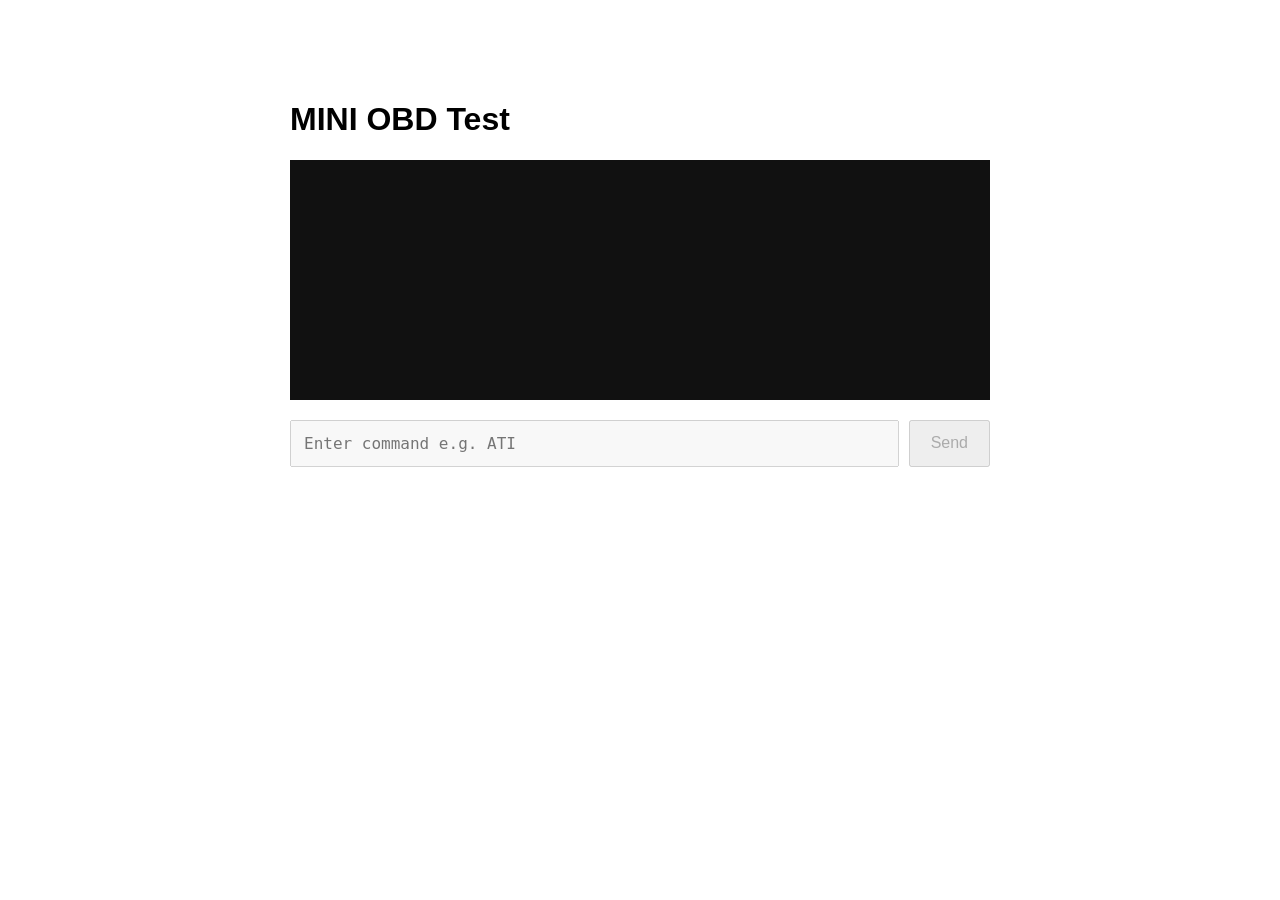
==== cmd.html @ f976b64c "changing the structure of the files" ====
<!DOCTYPE html>
<html lang="en">
<head>
    <meta charset="UTF-8">
    <meta name="viewport" content="width=device-width, initial-scale=1.0">

    <title>MINI OBD Test</title>

    <script src="js/cmd.js"></script>
    <link rel="stylesheet" href="css/style.css">
</head>

<body>
    <h1>MINI OBD Test</h1>

    <div id="output"></div>

    <div id="commandArea">
        <input id="commandInput" type="text" placeholder="Enter command e.g. ATI" disabled>
        <button id="sendButton" disabled> Send </button>
    </div>
</body>
</html>
---- css/style.css ----
body {
    font-family: Arial, sans-serif;
    max-width: 700px;
    margin: 60px auto;
    padding: 20px;
}

button {
    padding: 12px 20px;
    font-size: 16px;
    cursor: pointer;
}

#status {
    margin-top: 20px;
    font-weight: bold;
}

#commandArea {
    margin-top: 20px;
    display: flex;
    gap: 10px;
}

#commandInput {
    flex: 1;
    padding: 12px;
    font-size: 16px;
    font-family: monospace;
}

#output {
    margin-top: 20px;
    padding: 20px;
    background: #111;
    color: #eee;
    min-height: 200px;
    /* Keeps line breaks from the OBD response */
    white-space: pre-wrap;
    font-family: monospace;
}
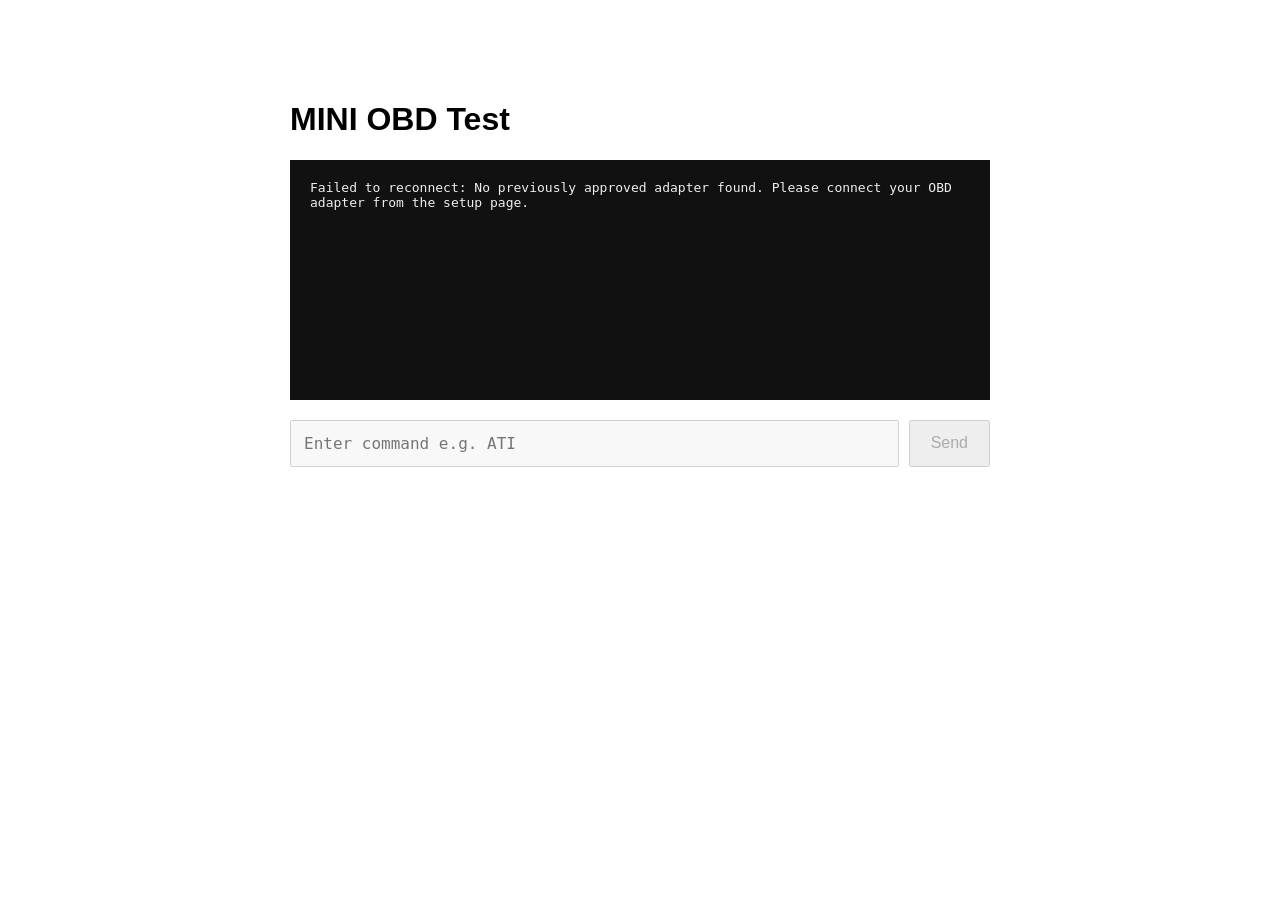
==== commit 08a2be24: "updated file structure" ====
--- a/cmd.html
+++ b/cmd.html
@@ -6,7 +6,7 @@
 
     <title>MINI OBD Test</title>
 
-    <script src="js/cmd.js"></script>
+    <script type="module" src="js/cmd.js"></script>
     <link rel="stylesheet" href="css/style.css">
 </head>
 
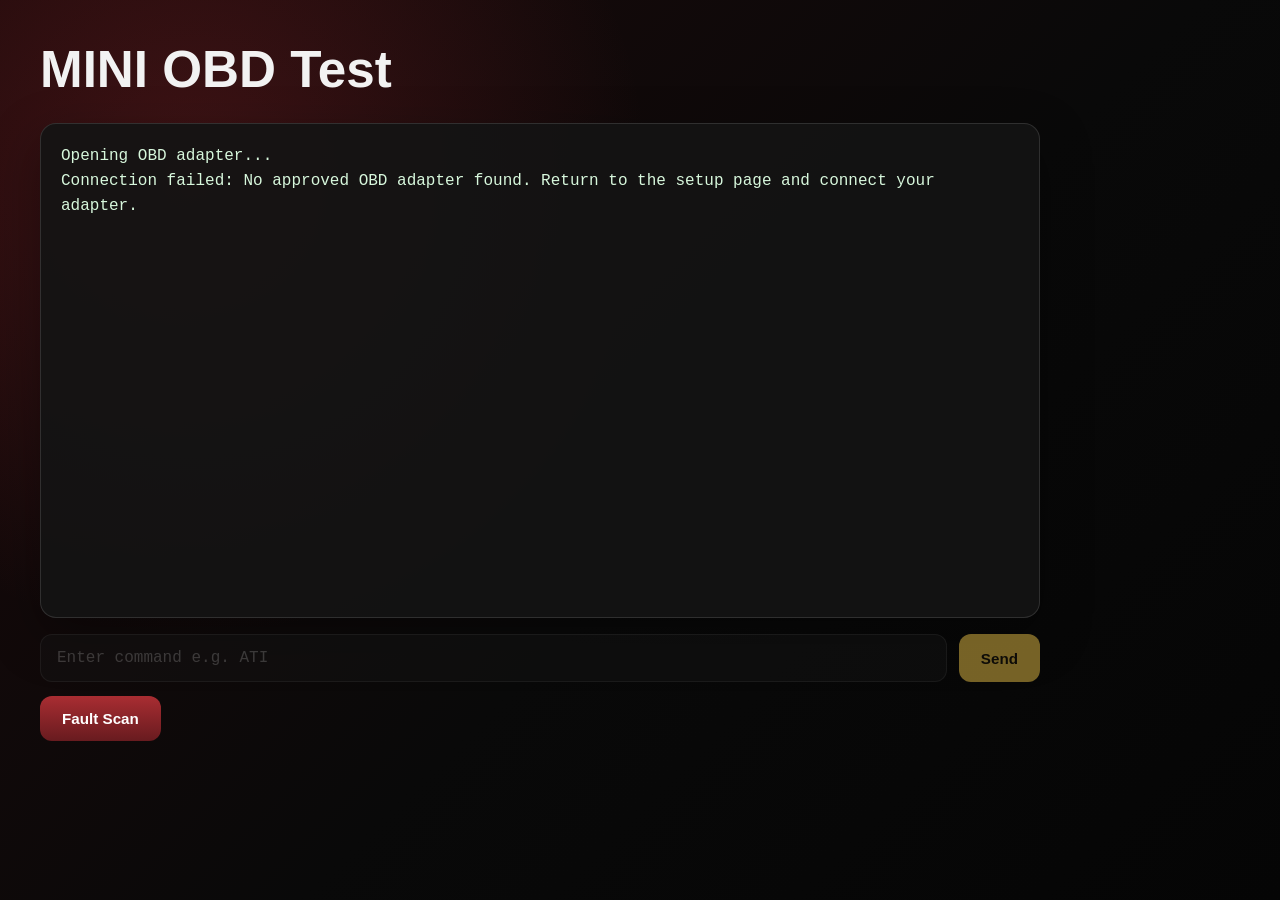
==== commit 48d380a9: "IT WORKSSSSSSS" ====
--- a/cmd.html
+++ b/cmd.html
@@ -7,7 +7,7 @@
     <title>MINI OBD Test</title>
 
     <script type="module" src="js/cmd.js"></script>
-    <link rel="stylesheet" href="css/style.css">
+    <link rel="stylesheet" href="css/cmd.css">
 </head>
 
 <body>
@@ -19,5 +19,9 @@
         <input id="commandInput" type="text" placeholder="Enter command e.g. ATI" disabled>
         <button id="sendButton" disabled> Send </button>
     </div>
+
+    <button id="faultScanButton">
+        Fault Scan
+    </button>
 </body>
 </html>
--- a/css/cmd.css
+++ b/css/cmd.css
@@ -0,0 +1,119 @@
+:root {
+    --bg: #090909;
+    --panel: rgba(20, 20, 20, 0.92);
+    --panel-2: #151515;
+    --text: #f2f2f2;
+    --red: #a92d32;
+    --red-dark: #681b1f;
+    --yellow: #ffd34d;
+    --border: rgba(255, 255, 255, 0.12);
+}
+
+* { box-sizing: border-box; }
+
+html, body {
+    margin: 0;
+    min-height: 100%;
+}
+
+body {
+    min-height: 100vh;
+    padding: 40px;
+    font-family: Arial, sans-serif;
+    color: var(--text);
+    background:
+        radial-gradient(circle at 15% 20%, rgba(169, 45, 50, 0.28), transparent 35%),
+        linear-gradient(135deg, #1b090a 0%, var(--bg) 55%, #050505 100%);
+}
+
+h1 {
+    margin: 0 0 24px;
+    font-size: clamp(2rem, 4vw, 3.5rem);
+}
+
+#output {
+    width: min(100%, 1000px);
+    height: 55vh;
+    min-height: 320px;
+    padding: 20px;
+    overflow-y: auto;
+    white-space: pre-wrap;
+    word-break: break-word;
+    background: var(--panel);
+    border: 1px solid var(--border);
+    border-radius: 16px;
+    box-shadow: 0 18px 50px rgba(0, 0, 0, 0.35);
+    color: #d7f7dc;
+    font-family: Consolas, "Courier New", monospace;
+    line-height: 1.55;
+}
+
+#commandArea {
+    width: min(100%, 1000px);
+    display: flex;
+    gap: 12px;
+    margin-top: 16px;
+}
+
+#commandInput {
+    flex: 1;
+    min-width: 0;
+    padding: 14px 16px;
+    color: var(--text);
+    background: var(--panel-2);
+    border: 1px solid var(--border);
+    border-radius: 12px;
+    outline: none;
+    font-family: Consolas, "Courier New", monospace;
+    font-size: 1rem;
+}
+
+#commandInput:focus {
+    border-color: var(--red);
+    box-shadow: 0 0 0 3px rgba(169, 45, 50, 0.18);
+}
+
+button {
+    padding: 14px 22px;
+    border: 0;
+    border-radius: 12px;
+    background: var(--yellow);
+    color: #17130a;
+    font-size: 0.95rem;
+    font-weight: 800;
+    cursor: pointer;
+}
+
+button:hover:not(:disabled) {
+    filter: brightness(1.05);
+    transform: translateY(-1px);
+}
+
+button:disabled,
+input:disabled {
+    opacity: 0.45;
+    cursor: not-allowed;
+}
+
+#faultScanButton {
+    margin-top: 14px;
+    background: linear-gradient(180deg, var(--red), var(--red-dark));
+    color: white;
+}
+
+@media (max-width: 650px) {
+    body { padding: 22px 16px; }
+
+    #output {
+        height: 58vh;
+        min-height: 280px;
+    }
+
+    #commandArea {
+        flex-direction: column;
+    }
+
+    #sendButton {
+        width: 100%;
+    }
+}
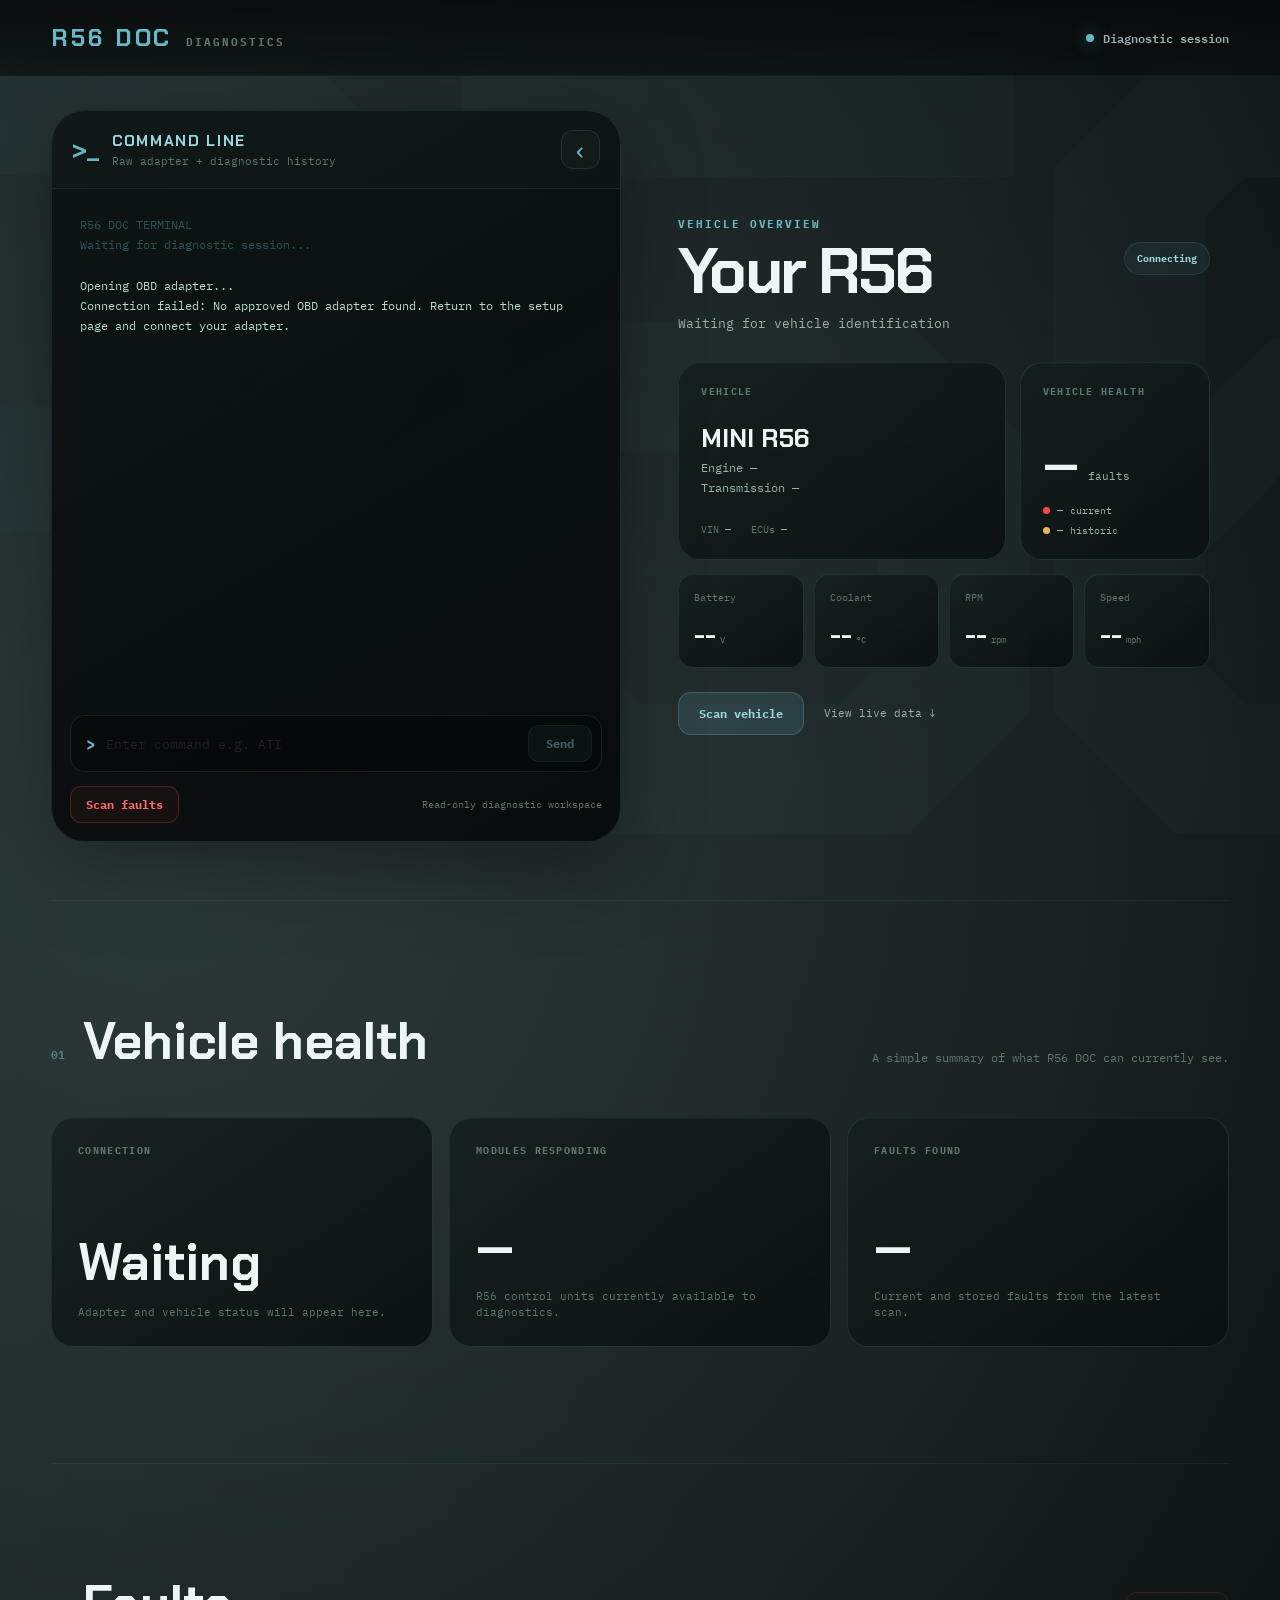
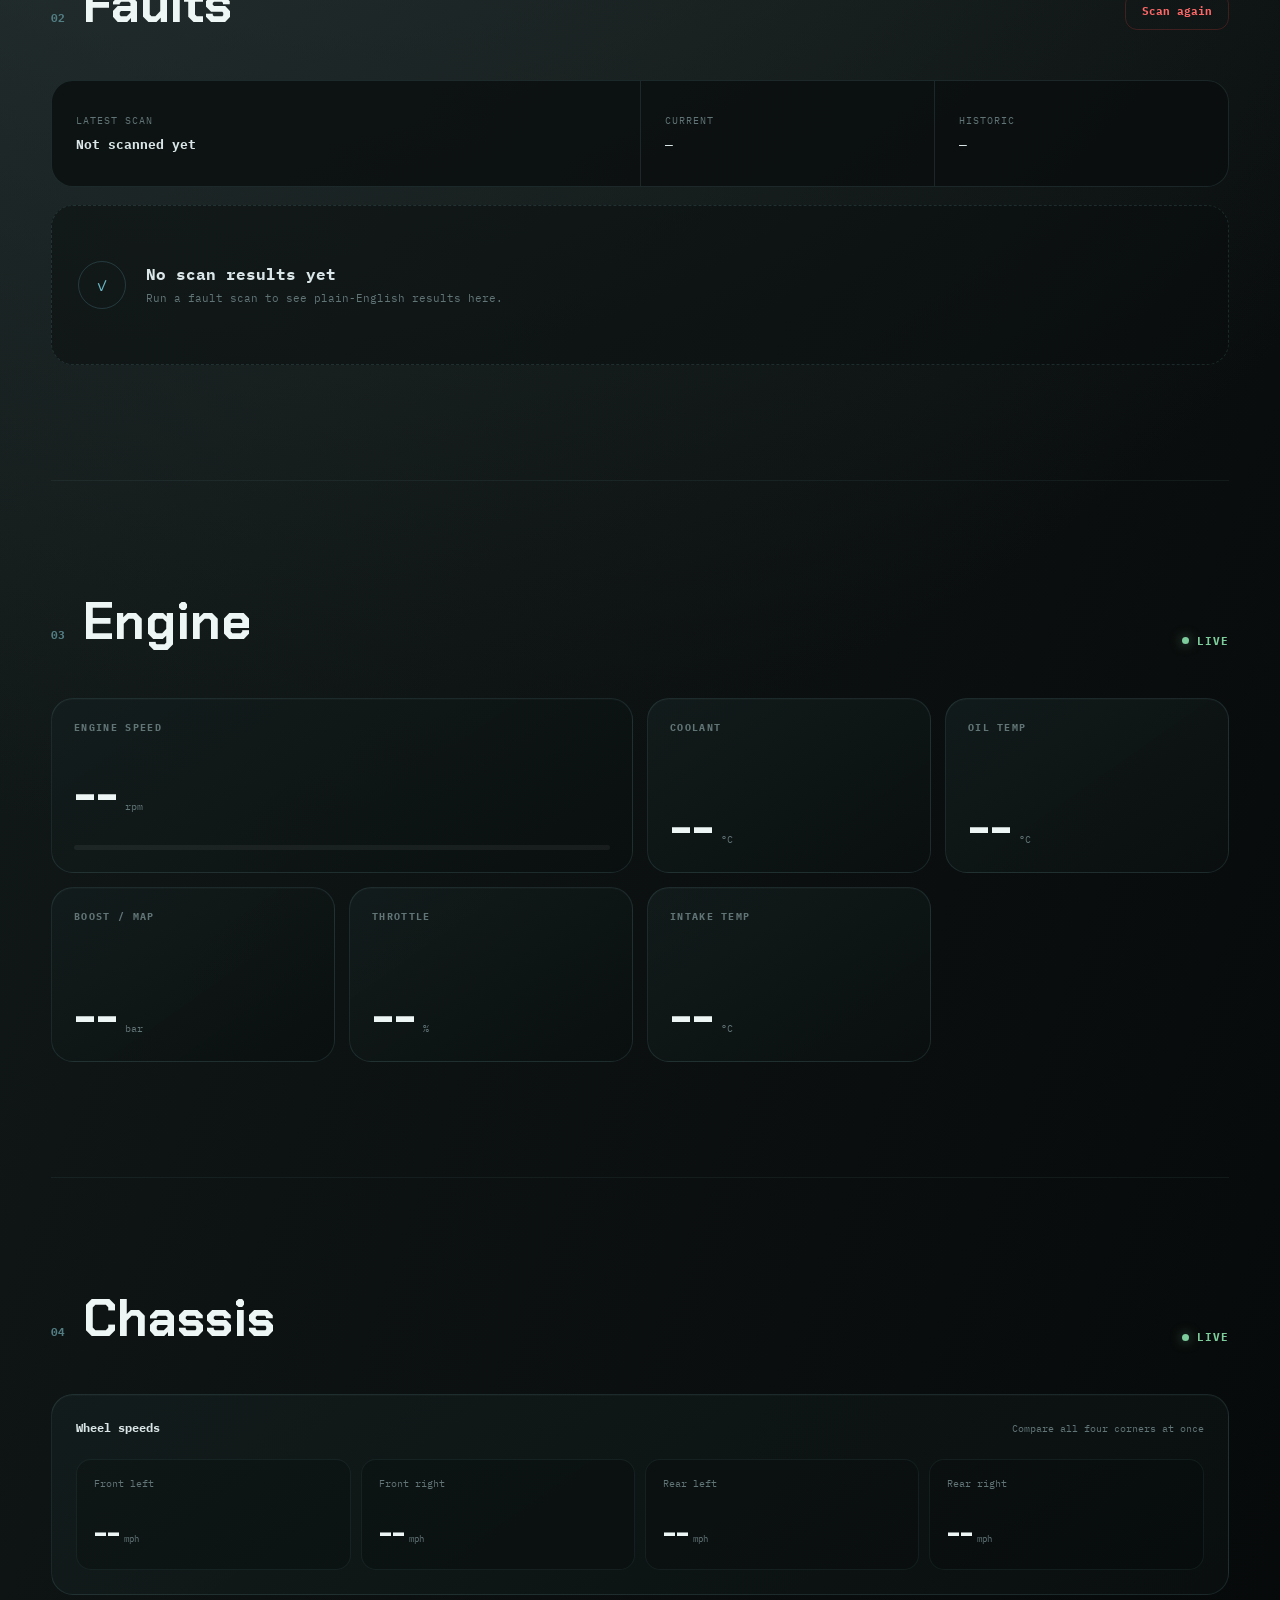
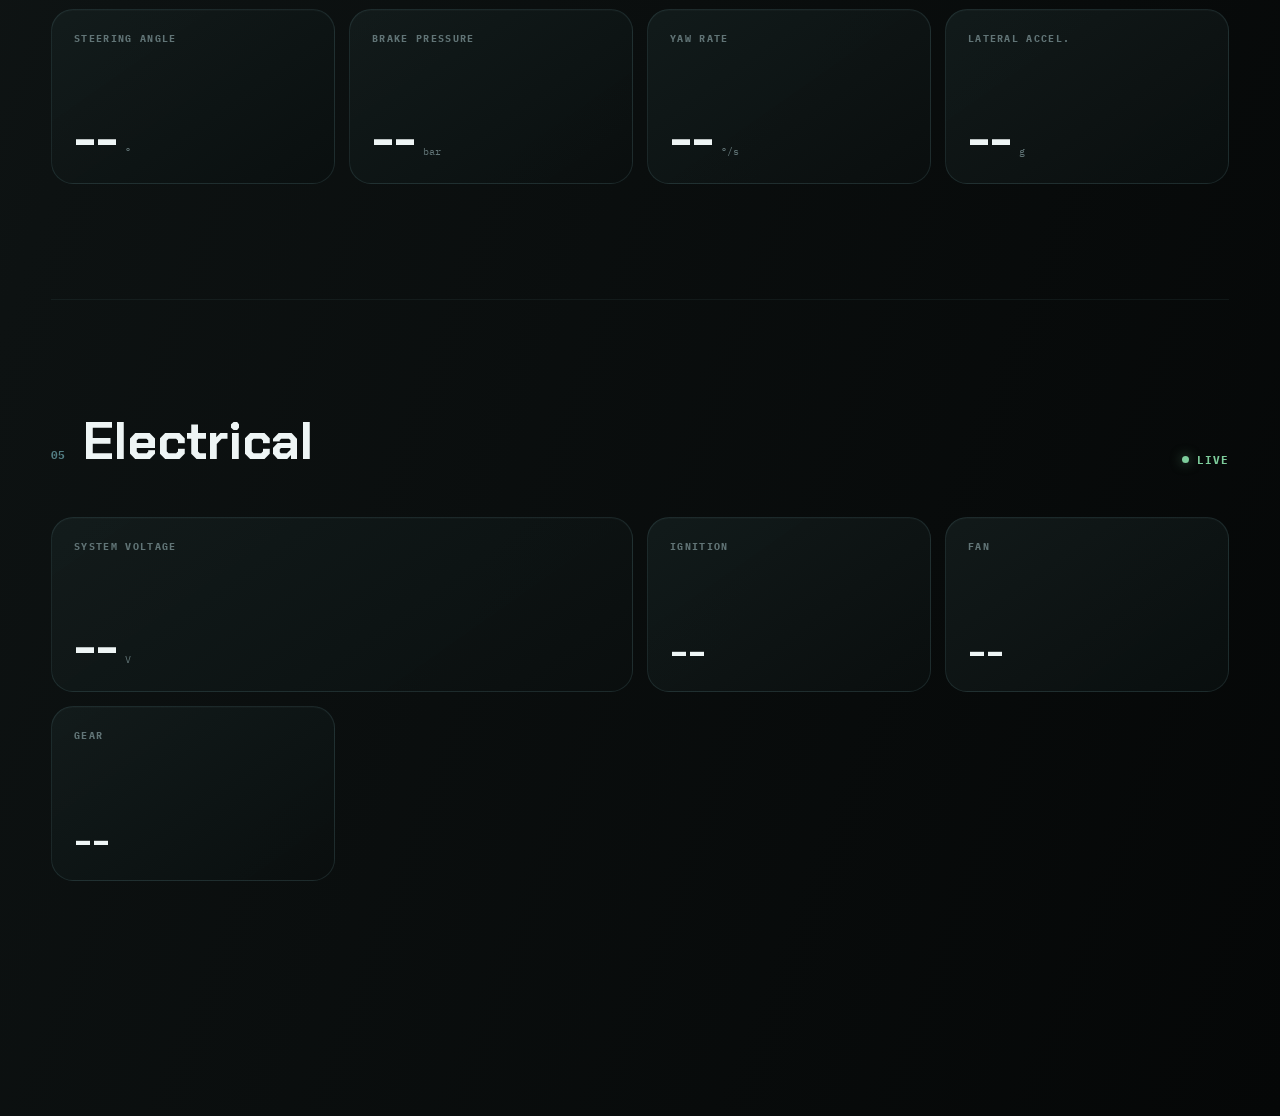
==== commit ae76b1ec: "maybe a solid ui?" ====
--- a/cmd.html
+++ b/cmd.html
@@ -3,25 +3,247 @@
 <head>
     <meta charset="UTF-8">
     <meta name="viewport" content="width=device-width, initial-scale=1.0">
-
-    <title>MINI OBD Test</title>
-
+    <title>R56 DOC — Diagnostics</title>
+
+    <link rel="preconnect" href="https://fonts.googleapis.com">
+    <link rel="preconnect" href="https://fonts.gstatic.com" crossorigin>
+    <link href="https://fonts.googleapis.com/css2?family=Chakra+Petch:wght@600;700&family=IBM+Plex+Mono:wght@400;500;600;700&display=swap" rel="stylesheet">
+
+    <link rel="stylesheet" href="css/cmd.css">
     <script type="module" src="js/cmd.js"></script>
-    <link rel="stylesheet" href="css/cmd.css">
 </head>
-
 <body>
-    <h1>MINI OBD Test</h1>
-
-    <div id="output"></div>
-
-    <div id="commandArea">
-        <input id="commandInput" type="text" placeholder="Enter command e.g. ATI" disabled>
-        <button id="sendButton" disabled> Send </button>
-    </div>
-
-    <button id="faultScanButton">
-        Fault Scan
-    </button>
+    <div id="backgroundMark" aria-hidden="true">R56</div>
+
+    <header id="topBar">
+        <a class="brand" href="index.html" aria-label="R56 DOC home">
+            <span>R56 DOC</span>
+            <small>DIAGNOSTICS</small>
+        </a>
+
+        <div class="topStatus">
+            <span class="statusDot" aria-hidden="true"></span>
+            <span id="sessionStatus">Diagnostic session</span>
+        </div>
+    </header>
+
+    <main id="diagnosticPage">
+        <section id="diagnosticCockpit">
+            <aside id="terminalPanel" aria-label="R56 DOC command terminal">
+                <div class="terminalHeader">
+                    <div class="terminalTitle">
+                        <span class="terminalPrompt">&gt;_</span>
+                        <div>
+                            <strong>COMMAND LINE</strong>
+                            <small>Raw adapter + diagnostic history</small>
+                        </div>
+                    </div>
+
+                    <button id="terminalDockToggle" class="iconButton" type="button" aria-label="Expand or collapse terminal" title="Expand / collapse terminal">
+                        <span aria-hidden="true">‹</span>
+                    </button>
+                </div>
+
+                <div id="terminalBody">
+                    <div id="output" aria-live="polite"></div>
+
+                    <div id="commandArea">
+                        <span class="promptChevron">&gt;</span>
+                        <input id="commandInput" type="text" placeholder="Enter command e.g. ATI" autocomplete="off" spellcheck="false" disabled>
+                        <button id="sendButton" type="button" disabled>Send</button>
+                    </div>
+
+                    <div class="terminalActions">
+                        <button id="faultScanButton" class="secondaryButton" type="button">Scan faults</button>
+                        <span class="terminalHint">Read-only diagnostic workspace</span>
+                    </div>
+                </div>
+            </aside>
+
+            <section id="keyInfo" aria-labelledby="overviewHeading">
+                <div class="sectionEyebrow">VEHICLE OVERVIEW</div>
+
+                <div class="overviewHeadingRow">
+                    <div>
+                        <h1 id="overviewHeading">Your R56</h1>
+                        <p id="vehicleSubtitle">Waiting for vehicle identification</p>
+                    </div>
+                    <div id="vehicleStateBadge" class="stateBadge">Connecting</div>
+                </div>
+
+                <div class="heroCards">
+                    <article class="infoCard infoCardWide">
+                        <div class="cardLabel">VEHICLE</div>
+                        <div class="vehicleIdentity">
+                            <strong id="vehicleModel">MINI R56</strong>
+                            <span id="vehicleEngine">Engine —</span>
+                            <span id="vehicleTransmission">Transmission —</span>
+                        </div>
+                        <div class="vehicleMeta">
+                            <span>VIN <b id="vehicleVin">—</b></span>
+                            <span>ECUs <b id="ecuCount">—</b></span>
+                        </div>
+                    </article>
+
+                    <article class="infoCard healthCard">
+                        <div class="cardLabel">VEHICLE HEALTH</div>
+                        <div class="healthNumber">
+                            <strong id="faultCount">—</strong>
+                            <span>faults</span>
+                        </div>
+                        <div class="healthBreakdown">
+                            <span><i class="dot current"></i><b id="currentFaultCount">—</b> current</span>
+                            <span><i class="dot historic"></i><b id="historicFaultCount">—</b> historic</span>
+                        </div>
+                    </article>
+                </div>
+
+                <div class="quickReadings" aria-label="Quick live readings">
+                    <article class="readingCard"><span>Battery</span><strong id="batteryValue">--</strong><small>V</small></article>
+                    <article class="readingCard"><span>Coolant</span><strong id="coolantValue">--</strong><small>°C</small></article>
+                    <article class="readingCard"><span>RPM</span><strong id="rpmValue">--</strong><small>rpm</small></article>
+                    <article class="readingCard"><span>Speed</span><strong id="speedValue">--</strong><small>mph</small></article>
+                </div>
+
+                <div class="overviewActions">
+                    <button id="heroScanButton" class="primaryButton" type="button">Scan vehicle</button>
+                    <a href="#engineSection" class="textAction">View live data ↓</a>
+                </div>
+            </section>
+        </section>
+
+        <div id="diagnosticContent">
+            <section id="vehicleHealth" class="diagnosticSection">
+                <div class="sectionHeading">
+                    <div><span class="sectionNumber">01</span><h2>Vehicle health</h2></div>
+                    <p>A simple summary of what R56 DOC can currently see.</p>
+                </div>
+
+                <div class="healthGrid">
+                    <article class="largeMetricCard">
+                        <span class="metricLabel">Connection</span>
+                        <strong id="connectionStatus">Waiting</strong>
+                        <p id="connectionDetail">Adapter and vehicle status will appear here.</p>
+                    </article>
+                    <article class="largeMetricCard">
+                        <span class="metricLabel">Modules responding</span>
+                        <strong id="respondingModuleCount">—</strong>
+                        <p>R56 control units currently available to diagnostics.</p>
+                    </article>
+                    <article class="largeMetricCard">
+                        <span class="metricLabel">Faults found</span>
+                        <strong id="healthFaultTotal">—</strong>
+                        <p>Current and stored faults from the latest scan.</p>
+                    </article>
+                </div>
+            </section>
+
+            <section id="faultSection" class="diagnosticSection">
+                <div class="sectionHeading">
+                    <div><span class="sectionNumber">02</span><h2>Faults</h2></div>
+                    <button id="sectionScanButton" class="outlineButton" type="button">Scan again</button>
+                </div>
+
+                <div id="faultSummary" class="summaryStrip">
+                    <div><span>Latest scan</span><strong id="lastScanTime">Not scanned yet</strong></div>
+                    <div><span>Current</span><strong id="faultCurrentSummary">—</strong></div>
+                    <div><span>Historic</span><strong id="faultHistoricSummary">—</strong></div>
+                </div>
+
+                <div id="faultList" class="faultList">
+                    <article class="emptyState">
+                        <div class="emptyIcon">✓</div>
+                        <div>
+                            <strong>No scan results yet</strong>
+                            <p>Run a fault scan to see plain-English results here.</p>
+                        </div>
+                    </article>
+                </div>
+            </section>
+
+            <section id="engineSection" class="diagnosticSection liveSection">
+                <div class="sectionHeading">
+                    <div><span class="sectionNumber">03</span><h2>Engine</h2></div>
+                    <div class="liveIndicator"><span></span>LIVE</div>
+                </div>
+
+                <div id="engineGrid" class="dataGrid">
+                    <article class="dataCard dataCardFeature">
+                        <span class="dataLabel">Engine speed</span>
+                        <div class="dataValue"><strong id="engineRpm">--</strong><small>rpm</small></div>
+                        <div class="barTrack"><div class="barFill" style="--value: 0%"></div></div>
+                    </article>
+                    <article class="dataCard"><span class="dataLabel">Coolant</span><div class="dataValue"><strong id="engineCoolant">--</strong><small>°C</small></div></article>
+                    <article class="dataCard"><span class="dataLabel">Oil temp</span><div class="dataValue"><strong id="oilTemperature">--</strong><small>°C</small></div></article>
+                    <article class="dataCard"><span class="dataLabel">Boost / MAP</span><div class="dataValue"><strong id="boostValue">--</strong><small>bar</small></div></article>
+                    <article class="dataCard"><span class="dataLabel">Throttle</span><div class="dataValue"><strong id="throttleValue">--</strong><small>%</small></div></article>
+                    <article class="dataCard"><span class="dataLabel">Intake temp</span><div class="dataValue"><strong id="intakeTemperature">--</strong><small>°C</small></div></article>
+                </div>
+            </section>
+
+            <section id="chassisSection" class="diagnosticSection liveSection">
+                <div class="sectionHeading">
+                    <div><span class="sectionNumber">04</span><h2>Chassis</h2></div>
+                    <div class="liveIndicator"><span></span>LIVE</div>
+                </div>
+
+                <div class="wheelSpeedPanel">
+                    <div class="wheelSpeedHeading">
+                        <span>Wheel speeds</span>
+                        <small>Compare all four corners at once</small>
+                    </div>
+                    <div class="wheelGrid">
+                        <article><span>Front left</span><strong id="wheelFL">--</strong><small>mph</small></article>
+                        <article><span>Front right</span><strong id="wheelFR">--</strong><small>mph</small></article>
+                        <article><span>Rear left</span><strong id="wheelRL">--</strong><small>mph</small></article>
+                        <article><span>Rear right</span><strong id="wheelRR">--</strong><small>mph</small></article>
+                    </div>
+                </div>
+
+                <div id="chassisGrid" class="dataGrid">
+                    <article class="dataCard"><span class="dataLabel">Steering angle</span><div class="dataValue"><strong id="steeringAngle">--</strong><small>°</small></div></article>
+                    <article class="dataCard"><span class="dataLabel">Brake pressure</span><div class="dataValue"><strong id="brakePressure">--</strong><small>bar</small></div></article>
+                    <article class="dataCard"><span class="dataLabel">Yaw rate</span><div class="dataValue"><strong id="yawRate">--</strong><small>°/s</small></div></article>
+                    <article class="dataCard"><span class="dataLabel">Lateral accel.</span><div class="dataValue"><strong id="lateralAcceleration">--</strong><small>g</small></div></article>
+                </div>
+            </section>
+
+            <section id="electricalSection" class="diagnosticSection liveSection">
+                <div class="sectionHeading">
+                    <div><span class="sectionNumber">05</span><h2>Electrical</h2></div>
+                    <div class="liveIndicator"><span></span>LIVE</div>
+                </div>
+
+                <div id="electricalGrid" class="dataGrid">
+                    <article class="dataCard dataCardFeature"><span class="dataLabel">System voltage</span><div class="dataValue"><strong id="systemVoltage">--</strong><small>V</small></div></article>
+                    <article class="dataCard"><span class="dataLabel">Ignition</span><div class="dataValue dataValueText"><strong id="ignitionState">--</strong></div></article>
+                    <article class="dataCard"><span class="dataLabel">Fan</span><div class="dataValue dataValueText"><strong id="fanState">--</strong></div></article>
+                    <article class="dataCard"><span class="dataLabel">Gear</span><div class="dataValue dataValueText"><strong id="gearState">--</strong></div></article>
+                </div>
+            </section>
+        </div>
+    </main>
+
+    <script>
+        const cockpit = document.getElementById("diagnosticCockpit")
+        const terminalPanel = document.getElementById("terminalPanel")
+        const terminalDockToggle = document.getElementById("terminalDockToggle")
+
+        const cockpitObserver = new IntersectionObserver(
+            ([entry]) => {
+                const shouldDock = !entry.isIntersecting
+                terminalPanel.classList.toggle("docked", shouldDock)
+                if (!shouldDock) terminalPanel.classList.remove("expanded")
+            },
+            { threshold: 0.08 }
+        )
+
+        cockpitObserver.observe(cockpit)
+
+        terminalDockToggle.addEventListener("click", () => {
+            if (!terminalPanel.classList.contains("docked")) return
+            terminalPanel.classList.toggle("expanded")
+        })
+    </script>
 </body>
-</html>+</html>
--- a/css/cmd.css
+++ b/css/cmd.css
@@ -1,119 +1,863 @@
 :root {
-    --bg: #090909;
-    --panel: rgba(20, 20, 20, 0.92);
-    --panel-2: #151515;
-    --text: #f2f2f2;
-    --red: #a92d32;
-    --red-dark: #681b1f;
-    --yellow: #ffd34d;
-    --border: rgba(255, 255, 255, 0.12);
+    --bg: #070a0a;
+    --panel: rgba(10, 15, 15, 0.94);
+    --panel-soft: #111919;
+    --cyan: #69b7c5;
+    --cyan-bright: #9bd5dd;
+    --cyan-muted: #527d83;
+    --red: #ff4545;
+    --amber: #e2ba58;
+    --green: #7dcc9b;
+    --text: #d9e5e6;
+    --text-soft: #9dafb1;
+    --text-dim: #617476;
+    --border: rgba(125, 184, 190, 0.14);
+    --border-strong: rgba(125, 184, 190, 0.24);
+    --page-x: clamp(24px, 4vw, 76px);
+    --topbar-height: 76px;
+    --radius-xl: 34px;
+    --radius-lg: 22px;
+    --radius-md: 15px;
+    --shadow: 0 28px 80px rgba(0, 0, 0, 0.34);
 }
 
 * { box-sizing: border-box; }
-
-html, body {
-    margin: 0;
-    min-height: 100%;
-}
+html { scroll-behavior: smooth; }
+html, body { margin: 0; min-height: 100%; }
 
 body {
     min-height: 100vh;
-    padding: 40px;
-    font-family: Arial, sans-serif;
+    overflow-x: hidden;
     color: var(--text);
+    font-family: "IBM Plex Mono", monospace;
     background:
-        radial-gradient(circle at 15% 20%, rgba(169, 45, 50, 0.28), transparent 35%),
-        linear-gradient(135deg, #1b090a 0%, var(--bg) 55%, #050505 100%);
-}
-
-h1 {
-    margin: 0 0 24px;
-    font-size: clamp(2rem, 4vw, 3.5rem);
+        radial-gradient(circle at 12% 20%, rgba(47, 60, 60, 0.9), transparent 43%),
+        linear-gradient(110deg, #182222 0%, #0d1212 45%, #050707 100%);
+}
+
+button, input { font: inherit; }
+button, a { -webkit-tap-highlight-color: transparent; }
+
+#backgroundMark {
+    position: fixed;
+    z-index: -1;
+    top: 50%;
+    left: 52%;
+    transform: translate(-50%, -50%);
+    pointer-events: none;
+    user-select: none;
+    white-space: nowrap;
+    font-family: "Chakra Petch", sans-serif;
+    font-size: 125vh;
+    font-weight: 700;
+    line-height: 0.75;
+    letter-spacing: -0.08em;
+    color: rgba(105, 183, 197, 0.026);
+}
+
+#topBar {
+    position: fixed;
+    z-index: 100;
+    top: 0;
+    left: 0;
+    right: 0;
+    height: var(--topbar-height);
+    padding: 0 var(--page-x);
+    display: flex;
+    align-items: center;
+    justify-content: space-between;
+    background: linear-gradient(180deg, rgba(7, 10, 10, 0.92), rgba(7, 10, 10, 0.62));
+    border-bottom: 1px solid rgba(125, 184, 190, 0.08);
+    backdrop-filter: blur(14px);
+}
+
+.brand {
+    display: flex;
+    align-items: baseline;
+    gap: 14px;
+    color: var(--cyan);
+    text-decoration: none;
+}
+
+.brand span {
+    font-family: "Chakra Petch", sans-serif;
+    font-size: 1.5rem;
+    font-weight: 700;
+    letter-spacing: 0.12em;
+}
+
+.brand small {
+    color: var(--text-dim);
+    font-size: 0.67rem;
+    font-weight: 700;
+    letter-spacing: 0.18em;
+}
+
+.topStatus {
+    display: flex;
+    align-items: center;
+    gap: 9px;
+    color: var(--text-soft);
+    font-size: 0.74rem;
+    font-weight: 600;
+}
+
+.statusDot {
+    width: 8px;
+    height: 8px;
+    border-radius: 50%;
+    background: var(--cyan);
+    box-shadow: 0 0 16px rgba(105, 183, 197, 0.6);
+}
+
+#diagnosticPage {
+    position: relative;
+    width: min(1560px, 100%);
+    margin: 0 auto;
+    padding: calc(var(--topbar-height) + 34px) var(--page-x) 120px;
+}
+
+#diagnosticCockpit {
+    min-height: calc(100vh - var(--topbar-height) - 34px);
+    display: grid;
+    grid-template-columns: minmax(0, 1fr) minmax(0, 1fr);
+    gap: clamp(24px, 3vw, 52px);
+    align-items: stretch;
+    padding-bottom: 58px;
+}
+
+#terminalPanel {
+    position: relative;
+    min-width: 0;
+    display: flex;
+    flex-direction: column;
+    background: linear-gradient(150deg, rgba(13, 20, 20, 0.98), rgba(7, 11, 11, 0.97));
+    border: 1px solid var(--border);
+    border-radius: var(--radius-xl);
+    overflow: hidden;
+    box-shadow: var(--shadow);
+    transition: width 0.42s ease, height 0.42s ease, border-radius 0.42s ease, transform 0.42s ease, background 0.42s ease;
+}
+
+.terminalHeader {
+    min-height: 78px;
+    padding: 18px 20px;
+    display: flex;
+    align-items: center;
+    justify-content: space-between;
+    gap: 18px;
+    border-bottom: 1px solid rgba(125, 184, 190, 0.11);
+    background: rgba(255, 255, 255, 0.012);
+}
+
+.terminalTitle {
+    min-width: 0;
+    display: flex;
+    align-items: center;
+    gap: 13px;
+}
+
+.terminalPrompt {
+    flex: 0 0 auto;
+    color: var(--cyan);
+    font-family: "Chakra Petch", sans-serif;
+    font-size: 1.5rem;
+    font-weight: 700;
+}
+
+.terminalTitle div {
+    min-width: 0;
+    display: flex;
+    flex-direction: column;
+    gap: 3px;
+}
+
+.terminalTitle strong {
+    color: var(--cyan-bright);
+    font-family: "Chakra Petch", sans-serif;
+    font-size: 0.94rem;
+    letter-spacing: 0.11em;
+}
+
+.terminalTitle small {
+    overflow: hidden;
+    color: var(--text-dim);
+    font-size: 0.66rem;
+    text-overflow: ellipsis;
+    white-space: nowrap;
+}
+
+.iconButton {
+    width: 39px;
+    height: 39px;
+    flex: 0 0 auto;
+    display: grid;
+    place-items: center;
+    padding: 0;
+    border: 1px solid var(--border);
+    border-radius: 12px;
+    background: rgba(255, 255, 255, 0.025);
+    color: var(--cyan);
+    cursor: pointer;
+    transition: background 0.2s ease, border-color 0.2s ease, transform 0.2s ease;
+}
+
+.iconButton:hover {
+    background: rgba(105, 183, 197, 0.08);
+    border-color: var(--border-strong);
+}
+
+.iconButton span {
+    display: block;
+    font-size: 1.5rem;
+    line-height: 1;
+    transition: transform 0.35s ease;
+}
+
+#terminalBody {
+    min-height: 0;
+    flex: 1;
+    display: flex;
+    flex-direction: column;
+    padding: 18px;
+    transition: opacity 0.25s ease;
 }
 
 #output {
-    width: min(100%, 1000px);
-    height: 55vh;
-    min-height: 320px;
-    padding: 20px;
+    min-height: 0;
+    flex: 1;
     overflow-y: auto;
+    padding: 8px 10px 18px;
+    color: #b8d9d4;
+    font-family: "IBM Plex Mono", monospace;
+    font-size: clamp(0.76rem, 0.86vw, 0.9rem);
+    line-height: 1.66;
     white-space: pre-wrap;
     word-break: break-word;
-    background: var(--panel);
+    scrollbar-width: thin;
+    scrollbar-color: rgba(105, 183, 197, 0.22) transparent;
+}
+
+#output::before {
+    content: "R56 DOC TERMINAL\AWaiting for diagnostic session...\A\A";
+    color: rgba(105, 183, 197, 0.38);
+    white-space: pre;
+}
+
+#commandArea {
+    flex: 0 0 auto;
+    display: grid;
+    grid-template-columns: auto minmax(0, 1fr) auto;
+    align-items: center;
+    gap: 10px;
+    padding: 9px 9px 9px 15px;
     border: 1px solid var(--border);
-    border-radius: 16px;
-    box-shadow: 0 18px 50px rgba(0, 0, 0, 0.35);
-    color: #d7f7dc;
-    font-family: Consolas, "Courier New", monospace;
+    border-radius: var(--radius-md);
+    background: rgba(0, 0, 0, 0.32);
+}
+
+.promptChevron { color: var(--cyan); font-weight: 700; }
+
+#commandInput {
+    width: 100%;
+    min-width: 0;
+    padding: 9px 0;
+    border: 0;
+    outline: 0;
+    background: transparent;
+    color: var(--text);
+    font-size: 0.84rem;
+}
+
+#commandInput::placeholder { color: rgba(157, 175, 177, 0.37); }
+
+#sendButton {
+    padding: 10px 17px;
+    border: 1px solid rgba(105, 183, 197, 0.22);
+    border-radius: 11px;
+    background: rgba(105, 183, 197, 0.13);
+    color: var(--cyan-bright);
+    font-size: 0.75rem;
+    font-weight: 700;
+    cursor: pointer;
+}
+
+#sendButton:hover:not(:disabled) { background: rgba(105, 183, 197, 0.21); }
+#sendButton:disabled, #commandInput:disabled { opacity: 0.42; cursor: not-allowed; }
+
+.terminalActions {
+    min-height: 50px;
+    display: flex;
+    align-items: center;
+    justify-content: space-between;
+    gap: 16px;
+    padding-top: 14px;
+}
+
+.secondaryButton, .primaryButton, .outlineButton {
+    cursor: pointer;
+    transition: transform 0.2s ease, background 0.2s ease, border-color 0.2s ease;
+}
+
+.secondaryButton {
+    padding: 10px 15px;
+    border: 1px solid rgba(255, 69, 69, 0.25);
+    border-radius: 11px;
+    background: rgba(255, 69, 69, 0.055);
+    color: #ff6868;
+    font-size: 0.72rem;
+    font-weight: 700;
+}
+
+.secondaryButton:hover, .primaryButton:hover, .outlineButton:hover { transform: translateY(-1px); }
+.terminalHint { color: var(--text-dim); font-size: 0.61rem; text-align: right; }
+
+#terminalPanel.docked {
+    position: fixed;
+    z-index: 90;
+    top: 17vh;
+    left: 14px;
+    width: 72px;
+    height: 66vh;
+    min-height: 430px;
+    border-radius: 0 20px 20px 0;
+    transform: translateX(-15px);
+    box-shadow: 16px 22px 60px rgba(0, 0, 0, 0.38);
+}
+
+#terminalPanel.docked .terminalHeader {
+    min-height: 100%;
+    width: 72px;
+    padding: 15px 10px;
+    flex-direction: column;
+    justify-content: space-between;
+    border-bottom: 0;
+}
+
+#terminalPanel.docked .terminalTitle {
+    flex: 1;
+    flex-direction: column;
+    justify-content: center;
+    gap: 24px;
+}
+
+#terminalPanel.docked .terminalPrompt { font-size: 1.25rem; }
+#terminalPanel.docked .terminalTitle div { align-items: center; }
+
+#terminalPanel.docked .terminalTitle strong {
+    writing-mode: vertical-rl;
+    transform: rotate(180deg);
+    letter-spacing: 0.16em;
+}
+
+#terminalPanel.docked .terminalTitle small { display: none; }
+
+#terminalPanel.docked #terminalBody {
+    position: absolute;
+    inset: 0 0 0 72px;
+    width: calc(100% - 72px);
+    opacity: 0;
+    pointer-events: none;
+}
+
+#terminalPanel.docked .iconButton span { transform: rotate(180deg); }
+
+#terminalPanel.docked.expanded {
+    width: min(520px, calc(100vw - 28px));
+    transform: translateX(0);
+    border-radius: 0 24px 24px 0;
+}
+
+#terminalPanel.docked.expanded .terminalHeader { width: 72px; }
+#terminalPanel.docked.expanded #terminalBody { opacity: 1; pointer-events: auto; }
+
+#keyInfo {
+    min-width: 0;
+    padding: clamp(8px, 1.5vw, 24px);
+    display: flex;
+    flex-direction: column;
+    justify-content: center;
+}
+
+.sectionEyebrow {
+    margin-bottom: 11px;
+    color: var(--cyan);
+    font-size: 0.7rem;
+    font-weight: 700;
+    letter-spacing: 0.17em;
+}
+
+.overviewHeadingRow {
+    display: flex;
+    align-items: flex-start;
+    justify-content: space-between;
+    gap: 20px;
+    margin-bottom: 30px;
+}
+
+.overviewHeadingRow h1 {
+    margin: 0;
+    color: #edf5f5;
+    font-family: "Chakra Petch", sans-serif;
+    font-size: clamp(2.6rem, 5vw, 5.6rem);
+    font-weight: 700;
+    line-height: 0.95;
+    letter-spacing: -0.045em;
+}
+
+#vehicleSubtitle {
+    margin: 12px 0 0;
+    color: var(--text-soft);
+    font-size: clamp(0.74rem, 1vw, 0.88rem);
+}
+
+.stateBadge {
+    padding: 9px 12px;
+    border: 1px solid var(--border);
+    border-radius: 999px;
+    color: var(--cyan-bright);
+    background: rgba(105, 183, 197, 0.07);
+    font-size: 0.63rem;
+    font-weight: 700;
+    white-space: nowrap;
+}
+
+.heroCards {
+    display: grid;
+    grid-template-columns: minmax(0, 1.55fr) minmax(190px, 0.75fr);
+    gap: 14px;
+    margin-bottom: 14px;
+}
+
+.infoCard, .readingCard, .largeMetricCard, .dataCard, .wheelSpeedPanel {
+    border: 1px solid var(--border);
+    background: linear-gradient(145deg, rgba(20, 30, 30, 0.82), rgba(10, 15, 15, 0.88));
+    box-shadow: inset 0 1px 0 rgba(255, 255, 255, 0.018);
+}
+
+.infoCard {
+    min-height: 184px;
+    padding: 22px;
+    border-radius: var(--radius-lg);
+}
+
+.cardLabel, .metricLabel, .dataLabel {
+    color: var(--text-dim);
+    font-size: 0.63rem;
+    font-weight: 700;
+    letter-spacing: 0.13em;
+    text-transform: uppercase;
+}
+
+.vehicleIdentity {
+    display: flex;
+    flex-direction: column;
+    gap: 5px;
+    margin-top: 24px;
+}
+
+.vehicleIdentity strong {
+    color: #eef5f5;
+    font-family: "Chakra Petch", sans-serif;
+    font-size: clamp(1.45rem, 2vw, 2rem);
+}
+
+.vehicleIdentity span { color: var(--text-soft); font-size: 0.72rem; }
+
+.vehicleMeta {
+    display: flex;
+    flex-wrap: wrap;
+    gap: 10px 20px;
+    margin-top: 24px;
+    color: var(--text-dim);
+    font-size: 0.64rem;
+}
+
+.vehicleMeta b { color: var(--text-soft); font-weight: 600; }
+.healthCard { display: flex; flex-direction: column; }
+
+.healthNumber {
+    display: flex;
+    align-items: baseline;
+    gap: 9px;
+    margin-top: auto;
+}
+
+.healthNumber strong {
+    color: #edf4f4;
+    font-family: "Chakra Petch", sans-serif;
+    font-size: 3rem;
+    line-height: 1;
+}
+
+.healthNumber span { color: var(--text-soft); font-size: 0.71rem; }
+
+.healthBreakdown {
+    display: flex;
+    flex-direction: column;
+    gap: 7px;
+    margin-top: 16px;
+    color: var(--text-soft);
+    font-size: 0.63rem;
+}
+
+.healthBreakdown span { display: flex; align-items: center; gap: 7px; }
+.dot { width: 7px; height: 7px; border-radius: 50%; display: inline-block; }
+.dot.current { background: var(--red); }
+.dot.historic { background: var(--amber); }
+
+.quickReadings {
+    display: grid;
+    grid-template-columns: repeat(4, minmax(0, 1fr));
+    gap: 10px;
+}
+
+.readingCard {
+    min-width: 0;
+    padding: 16px 15px;
+    border-radius: var(--radius-md);
+}
+
+.readingCard span {
+    display: block;
+    margin-bottom: 14px;
+    overflow: hidden;
+    color: var(--text-dim);
+    font-size: 0.6rem;
+    text-overflow: ellipsis;
+    white-space: nowrap;
+}
+
+.readingCard strong {
+    color: #edf5f5;
+    font-family: "Chakra Petch", sans-serif;
+    font-size: clamp(1.3rem, 2vw, 1.8rem);
+}
+
+.readingCard small { margin-left: 4px; color: var(--text-dim); font-size: 0.57rem; }
+
+.overviewActions {
+    display: flex;
+    align-items: center;
+    gap: 20px;
+    margin-top: 24px;
+}
+
+.primaryButton {
+    padding: 13px 20px;
+    border: 1px solid rgba(105, 183, 197, 0.3);
+    border-radius: 13px;
+    background: rgba(105, 183, 197, 0.15);
+    color: var(--cyan-bright);
+    font-size: 0.74rem;
+    font-weight: 700;
+}
+
+.primaryButton:hover { background: rgba(105, 183, 197, 0.22); }
+.textAction { color: var(--text-soft); font-size: 0.7rem; text-decoration: none; }
+.textAction:hover { color: var(--cyan-bright); }
+
+#diagnosticContent { width: 100%; }
+
+.diagnosticSection {
+    position: relative;
+    padding: clamp(70px, 9vw, 130px) 0;
+    border-top: 1px solid rgba(125, 184, 190, 0.08);
+}
+
+.sectionHeading {
+    display: flex;
+    align-items: flex-end;
+    justify-content: space-between;
+    gap: 26px;
+    margin-bottom: clamp(28px, 4vw, 50px);
+}
+
+.sectionHeading > div:first-child {
+    display: flex;
+    align-items: baseline;
+    gap: 18px;
+}
+
+.sectionNumber { color: var(--cyan-muted); font-size: 0.7rem; font-weight: 700; }
+
+.sectionHeading h2 {
+    margin: 0;
+    color: #eef5f5;
+    font-family: "Chakra Petch", sans-serif;
+    font-size: clamp(2rem, 4vw, 4.2rem);
+    line-height: 1;
+}
+
+.sectionHeading p {
+    max-width: 470px;
+    margin: 0;
+    color: var(--text-dim);
+    font-size: 0.72rem;
+    line-height: 1.6;
+    text-align: right;
+}
+
+.healthGrid {
+    display: grid;
+    grid-template-columns: repeat(3, minmax(0, 1fr));
+    gap: 16px;
+}
+
+.largeMetricCard {
+    min-height: 230px;
+    padding: 26px;
+    display: flex;
+    flex-direction: column;
+    border-radius: var(--radius-lg);
+}
+
+.largeMetricCard strong {
+    margin-top: auto;
+    color: #edf5f5;
+    font-family: "Chakra Petch", sans-serif;
+    font-size: clamp(2rem, 4vw, 4rem);
+    line-height: 1;
+}
+
+.largeMetricCard p {
+    max-width: 330px;
+    margin: 16px 0 0;
+    color: var(--text-dim);
+    font-size: 0.66rem;
     line-height: 1.55;
 }
 
-#commandArea {
-    width: min(100%, 1000px);
-    display: flex;
-    gap: 12px;
-    margin-top: 16px;
-}
-
-#commandInput {
-    flex: 1;
-    min-width: 0;
-    padding: 14px 16px;
-    color: var(--text);
-    background: var(--panel-2);
+.outlineButton {
+    padding: 11px 16px;
+    border: 1px solid rgba(255, 69, 69, 0.2);
+    border-radius: 12px;
+    background: transparent;
+    color: #ff6868;
+    font-size: 0.7rem;
+    font-weight: 700;
+}
+
+.outlineButton:hover { background: rgba(255, 69, 69, 0.06); }
+
+.summaryStrip {
+    display: grid;
+    grid-template-columns: 2fr 1fr 1fr;
+    margin-bottom: 18px;
     border: 1px solid var(--border);
-    border-radius: 12px;
-    outline: none;
-    font-family: Consolas, "Courier New", monospace;
-    font-size: 1rem;
-}
-
-#commandInput:focus {
-    border-color: var(--red);
-    box-shadow: 0 0 0 3px rgba(169, 45, 50, 0.18);
-}
-
-button {
-    padding: 14px 22px;
-    border: 0;
-    border-radius: 12px;
-    background: var(--yellow);
-    color: #17130a;
-    font-size: 0.95rem;
-    font-weight: 800;
-    cursor: pointer;
-}
-
-button:hover:not(:disabled) {
-    filter: brightness(1.05);
-    transform: translateY(-1px);
-}
-
-button:disabled,
-input:disabled {
-    opacity: 0.45;
-    cursor: not-allowed;
-}
-
-#faultScanButton {
-    margin-top: 14px;
-    background: linear-gradient(180deg, var(--red), var(--red-dark));
-    color: white;
-}
-
-@media (max-width: 650px) {
-    body { padding: 22px 16px; }
-
-    #output {
-        height: 58vh;
-        min-height: 280px;
+    border-radius: var(--radius-lg);
+    overflow: hidden;
+    background: rgba(9, 14, 14, 0.78);
+}
+
+.summaryStrip > div {
+    min-height: 105px;
+    padding: 20px 24px;
+    display: flex;
+    flex-direction: column;
+    justify-content: center;
+    gap: 8px;
+}
+
+.summaryStrip > div + div { border-left: 1px solid var(--border); }
+.summaryStrip span { color: var(--text-dim); font-size: 0.61rem; text-transform: uppercase; letter-spacing: 0.1em; }
+.summaryStrip strong { color: var(--text); font-size: 0.84rem; }
+.faultList { display: grid; gap: 12px; }
+
+.emptyState {
+    min-height: 160px;
+    padding: 26px;
+    display: flex;
+    align-items: center;
+    gap: 20px;
+    border: 1px dashed rgba(125, 184, 190, 0.16);
+    border-radius: var(--radius-lg);
+    background: rgba(9, 14, 14, 0.48);
+}
+
+.emptyIcon {
+    width: 48px;
+    height: 48px;
+    flex: 0 0 auto;
+    display: grid;
+    place-items: center;
+    border: 1px solid rgba(105, 183, 197, 0.22);
+    border-radius: 50%;
+    color: var(--cyan);
+}
+
+.emptyState strong { color: var(--text); }
+.emptyState p { margin: 7px 0 0; color: var(--text-dim); font-size: 0.7rem; }
+
+.liveIndicator {
+    display: flex;
+    align-items: center;
+    gap: 8px;
+    color: var(--green);
+    font-size: 0.66rem;
+    font-weight: 700;
+    letter-spacing: 0.1em;
+}
+
+.liveIndicator span {
+    width: 7px;
+    height: 7px;
+    border-radius: 50%;
+    background: var(--green);
+    box-shadow: 0 0 12px rgba(125, 204, 155, 0.55);
+}
+
+.dataGrid {
+    display: grid;
+    grid-template-columns: repeat(4, minmax(0, 1fr));
+    gap: 14px;
+}
+
+.dataCard {
+    min-height: 175px;
+    padding: 22px;
+    display: flex;
+    flex-direction: column;
+    justify-content: space-between;
+    border-radius: var(--radius-lg);
+}
+
+.dataCardFeature { grid-column: span 2; }
+.dataValue { display: flex; align-items: baseline; gap: 7px; margin-top: 35px; }
+
+.dataValue strong {
+    color: #eef5f5;
+    font-family: "Chakra Petch", sans-serif;
+    font-size: clamp(2.1rem, 4vw, 4.4rem);
+    line-height: 0.9;
+}
+
+.dataValue small { color: var(--text-dim); font-size: 0.65rem; }
+.dataValueText strong { font-size: clamp(1.7rem, 3vw, 3rem); }
+
+.barTrack {
+    width: 100%;
+    height: 5px;
+    margin-top: 28px;
+    overflow: hidden;
+    border-radius: 999px;
+    background: rgba(255, 255, 255, 0.055);
+}
+
+.barFill {
+    width: var(--value);
+    height: 100%;
+    border-radius: inherit;
+    background: var(--cyan);
+    transition: width 0.3s ease;
+}
+
+.wheelSpeedPanel {
+    margin-bottom: 14px;
+    padding: 24px;
+    border-radius: var(--radius-lg);
+}
+
+.wheelSpeedHeading {
+    display: flex;
+    align-items: baseline;
+    justify-content: space-between;
+    gap: 16px;
+    margin-bottom: 24px;
+}
+
+.wheelSpeedHeading span { color: var(--text); font-size: 0.78rem; font-weight: 700; }
+.wheelSpeedHeading small { color: var(--text-dim); font-size: 0.62rem; }
+
+.wheelGrid {
+    display: grid;
+    grid-template-columns: repeat(4, minmax(0, 1fr));
+    gap: 10px;
+}
+
+.wheelGrid article {
+    padding: 17px;
+    border: 1px solid rgba(125, 184, 190, 0.09);
+    border-radius: var(--radius-md);
+    background: rgba(0, 0, 0, 0.16);
+}
+
+.wheelGrid span { display: block; margin-bottom: 20px; color: var(--text-dim); font-size: 0.6rem; }
+.wheelGrid strong { color: #eef5f5; font-family: "Chakra Petch", sans-serif; font-size: 2rem; }
+.wheelGrid small { margin-left: 4px; color: var(--text-dim); font-size: 0.57rem; }
+
+@media (max-width: 1100px) {
+    #diagnosticCockpit { grid-template-columns: 1fr; min-height: auto; }
+    #terminalPanel { min-height: 640px; }
+    #keyInfo { padding: 50px 0 30px; }
+    .dataGrid { grid-template-columns: repeat(2, minmax(0, 1fr)); }
+    .healthGrid { grid-template-columns: 1fr; }
+}
+
+@media (max-width: 760px) {
+    :root { --page-x: 16px; --topbar-height: 64px; }
+    .brand small { display: none; }
+    #diagnosticPage { padding-top: calc(var(--topbar-height) + 18px); }
+    #terminalPanel { min-height: 520px; border-radius: 24px; }
+    .terminalActions { align-items: flex-start; flex-direction: column; }
+    .terminalHint { text-align: left; }
+    .heroCards { grid-template-columns: 1fr; }
+    .quickReadings { grid-template-columns: repeat(2, minmax(0, 1fr)); }
+    .overviewHeadingRow { flex-direction: column; }
+    .overviewActions { align-items: flex-start; flex-direction: column; }
+    .sectionHeading { align-items: flex-start; flex-direction: column; }
+    .sectionHeading p { text-align: left; }
+    .summaryStrip { grid-template-columns: 1fr; }
+    .summaryStrip > div + div { border-left: 0; border-top: 1px solid var(--border); }
+    .dataGrid, .wheelGrid { grid-template-columns: 1fr 1fr; }
+    .dataCardFeature { grid-column: 1 / -1; }
+
+    #terminalPanel.docked {
+        top: auto;
+        left: 10px;
+        right: 10px;
+        bottom: 10px;
+        width: auto;
+        height: 64px;
+        min-height: 0;
+        border-radius: 18px;
+        transform: none;
     }
 
-    #commandArea {
-        flex-direction: column;
+    #terminalPanel.docked .terminalHeader {
+        width: 100%;
+        min-height: 64px;
+        padding: 10px 13px;
+        flex-direction: row;
     }
 
-    #sendButton {
-        width: 100%;
+    #terminalPanel.docked .terminalTitle {
+        flex-direction: row;
+        justify-content: flex-start;
+        gap: 12px;
     }
-}+
+    #terminalPanel.docked .terminalTitle div { align-items: flex-start; }
+    #terminalPanel.docked .terminalTitle strong { writing-mode: initial; transform: none; }
+    #terminalPanel.docked #terminalBody { inset: 64px 0 0 0; width: 100%; }
+
+    #terminalPanel.docked.expanded {
+        width: auto;
+        height: min(72vh, 620px);
+        border-radius: 22px;
+    }
+
+    #terminalPanel.docked .iconButton span { transform: rotate(-90deg); }
+    #terminalPanel.docked.expanded .iconButton span { transform: rotate(90deg); }
+}
+
+@media (max-width: 480px) {
+    #topBar { padding: 0 14px; }
+    .topStatus { font-size: 0.61rem; }
+    .overviewHeadingRow h1 { font-size: 2.7rem; }
+    .quickReadings, .dataGrid, .wheelGrid { grid-template-columns: 1fr; }
+    .dataCardFeature { grid-column: auto; }
+    #commandArea { grid-template-columns: auto minmax(0, 1fr); }
+    #sendButton { grid-column: 1 / -1; width: 100%; }
+    .wheelSpeedHeading { align-items: flex-start; flex-direction: column; }
+}
